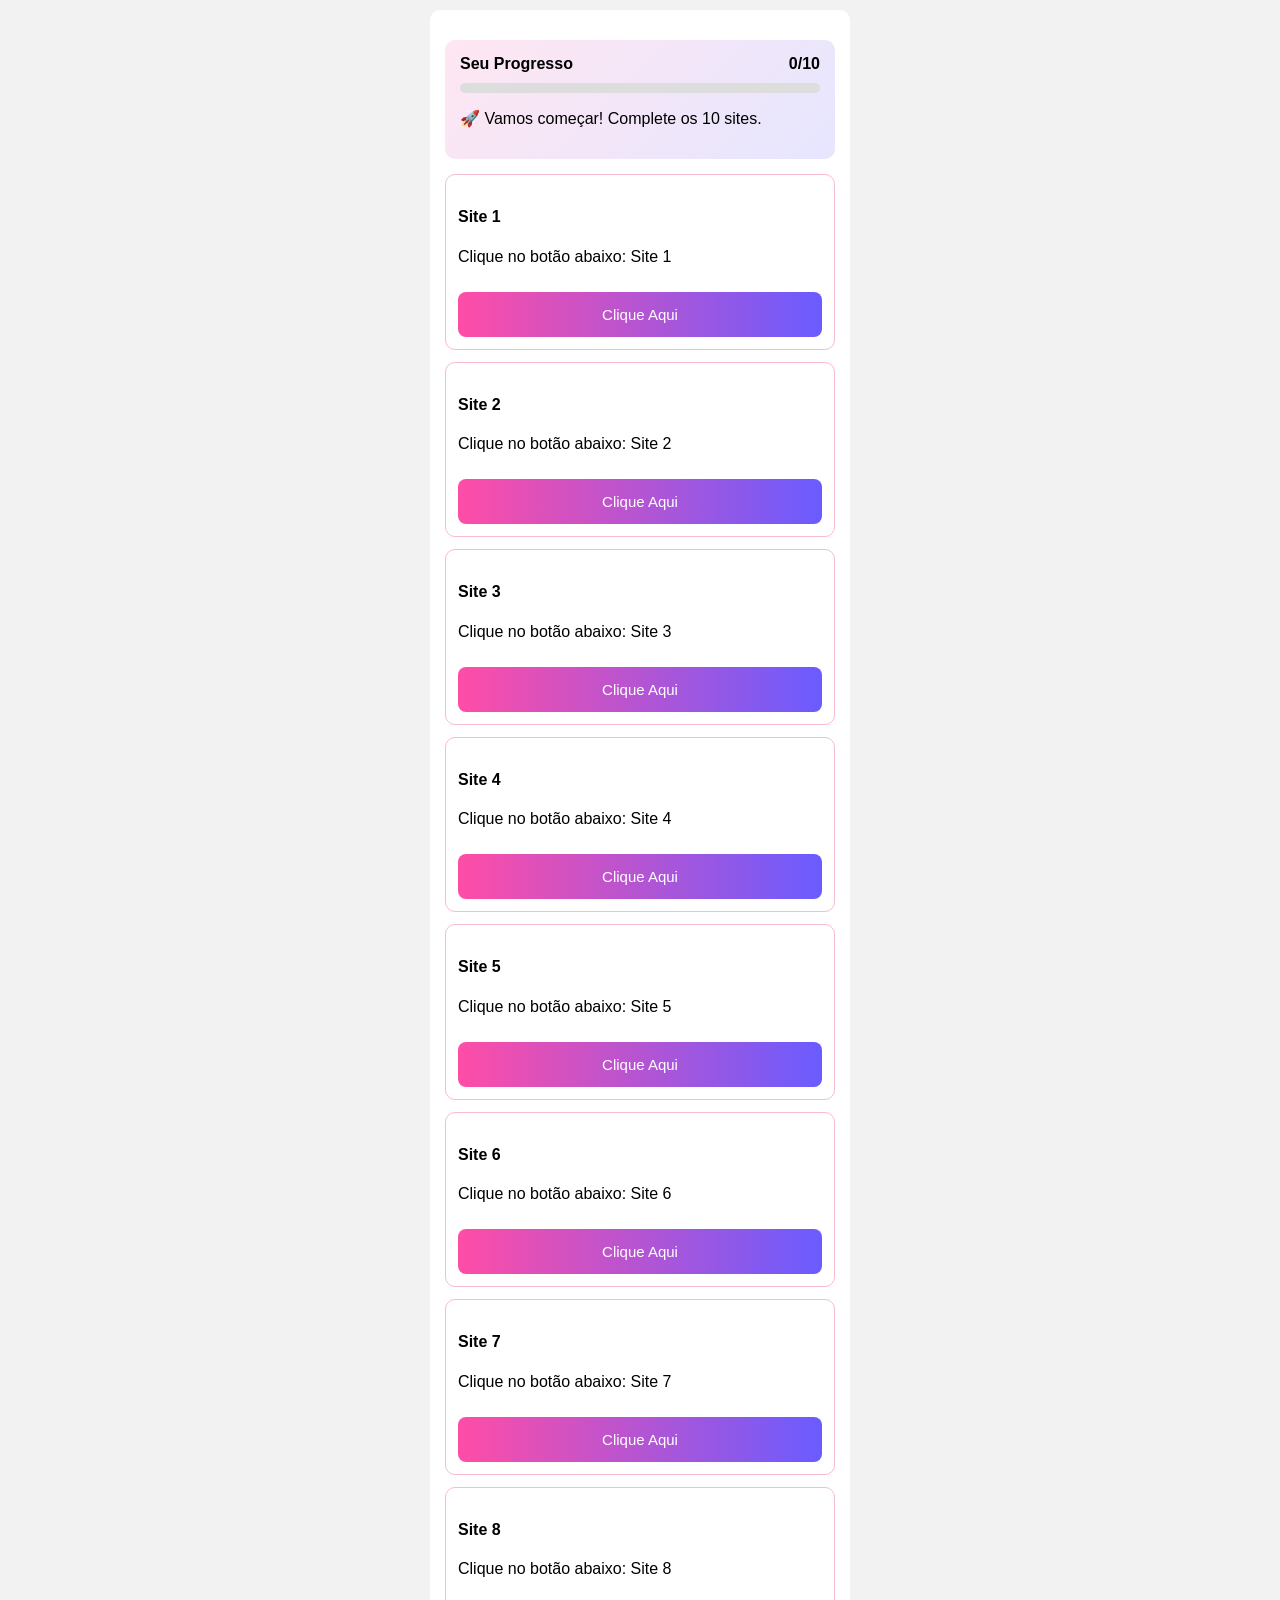
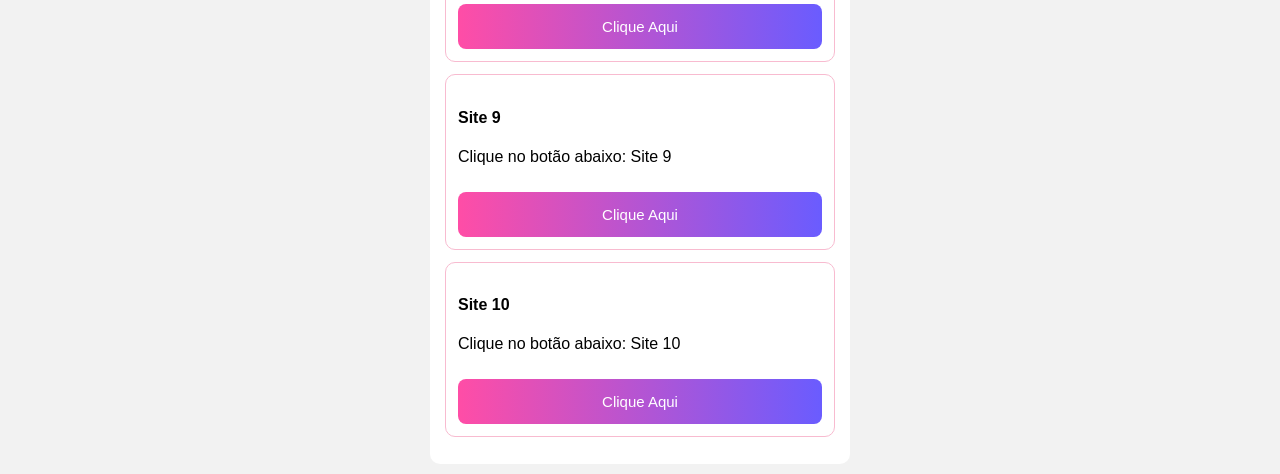
==== testecodigo.html @ 8e3ead29 "Add files via upload" ====
<!DOCTYPE html>
<html lang="pt-br">
<head>
<meta charset="UTF-8">
<meta name="viewport" content="width=device-width, initial-scale=1.0">
<title>Bebê Reborn</title>

<style>
  * { box-sizing: border-box; }

body {
  font-family: Arial;
  background: #f2f2f2;
  margin: 0;
  display: flex;
  justify-content: center;
}

.container {
  width: 100%;
  max-width: 420px;
  background: #fff;
  padding: 15px;
  border-radius: 10px;
  margin: 10px;
}

.header {
  display: flex;
  justify-content: space-between;
  align-items: center;
}

/* PROGRESSO */
.progress-box {
  background: linear-gradient(135deg, #ffe6f2, #e6e6ff);
  padding: 15px;
  border-radius: 10px;
  margin: 15px 0;
  transition: all 0.3s ease;
}

.progress-top {
  display: flex;
  justify-content: space-between;
  font-weight: bold;
}

.progress-bar {
  background: #ddd;
  height: 10px;
  border-radius: 10px;
  margin: 10px 0;
}

.progress-bar div {
  height: 100%;
  width: 0%;
  border-radius: 10px;
  position: relative;
  overflow: hidden;

  background: linear-gradient(90deg, #ff4da6, #6a5cff);
  transition: width 0.5s ease, background 0.5s ease;
}

/* 🔥 brilho andando */
.progress-bar div::after {
  content: "";
  position: absolute;
  top: 0;
  left: -100%;
  width: 50%;
  height: 100%;
  background: linear-gradient(
    120deg,
    rgba(255,255,255,0) 0%,
    rgba(255,255,255,0.6) 50%,
    rgba(255,255,255,0) 100%
  );
  animation: brilho 2s infinite;
}

@keyframes brilho {
  0% { left: -100%; }
  100% { left: 150%; }
}

/* FIXO */
.progress-fixed {
  position: fixed;
  top: 0;
  left: 0;
  right: 0;
  max-width: 420px;
  margin: auto;
  z-index: 999;
  border-radius: 0 0 10px 10px;
  box-shadow: 0 5px 10px rgba(0,0,0,0.1);
}

/* OFERTAS */
.oferta {
  border: 1px solid #f8bbd0;
  border-radius: 10px;
  padding: 12px;
  margin-bottom: 12px;
  position: relative;
}

.oferta.clicado {
  border: 2px solid #2ecc71;
  background: #eafaf1;
}

.check {
  position: absolute;
  right: 10px;
  top: 10px;
  color: #2ecc71;
  font-size: 18px;
  display: none;
}

.oferta.clicado .check {
  display: block;
}

.btn {
  margin-top: 10px;
  width: 100%;
  padding: 14px;
  border: none;
  color: white;
  border-radius: 8px;
  background: linear-gradient(to right, #ff4da6, #6a5cff);
  font-size: 15px;
  transition: all 0.3s ease;
}

.btn.clicado {
  background: #2ecc71;
}

/* POPUP */
.popup-final {
  position: fixed;
  top: 0;
  left: 0;
  width: 100%;
  height: 100%;
  background: rgba(0,0,0,0.8);
  display: none;
  justify-content: center;
  align-items: center;
  z-index: 9999;
}

.popup-box {
  background: #fff;
  padding: 25px;
  border-radius: 12px;
  text-align: center;
  width: 90%;
  max-width: 350px;
  animation: aparecer 0.3s ease;
}

.popup-btn {
  width: 100%;
  padding: 15px;
  border: none;
  border-radius: 8px;
  background: linear-gradient(to right, #ff4da6, #6a5cff);
  color: white;
  font-size: 16px;
}

@keyframes aparecer {
  from { transform: scale(0.8); opacity: 0; }
  to { transform: scale(1); opacity: 1; }
}

@keyframes aparecer {
  from { transform: scale(0.8); opacity: 0; }
  to { transform: scale(1); opacity: 1; }
}
</style>


</head>

<body>

<div class="container">
 

  <div class="progress-box" id="progressBox">
    <div class="progress-top">
      <span>Seu Progresso</span>
      <span id="contador">0/10</span>
    </div>

    <div class="progress-bar">
      <div id="barra"></div>
    </div>

    <p id="textoProgresso">Você precisa completar 10 sites.</p>
  </div>
  <div id="ofertas"></div>
</div>

<!-- POPUP -->
<div class="popup-final" id="popupFinal">
  <div class="popup-box">
    <h3>🎉 Parabéns!</h3>
    <p>Copie o código abaixo e envie no Instagram:</p>

    <div id="codigoBox" style="font-size:22px;font-weight:bold;background:#f2f2f2;padding:15px;border-radius:8px;margin-bottom:15px;">
      CODIGO
    </div>

    <button class="popup-btn" onclick="copiarCodigo(this)">
      Copiar código
    </button>
  </div>
</div>

<script>
// =======================
// CONFIG
// =======================
const TEMPO_MINIMO = 5000; // 5 segundos
const TEMPO_COOLDOWN = 60 * 60 * 1000; // 1 hora

// =======================
// CÓDIGOS
// =======================
const codigos = [
  "A1B2C3","D4E5F6","G7H8I9","J1K2L3","M4N5O6",
  "P7Q8R9","S1T2U3","V4W5X6","Y7Z8A9","B1C2D3"
];

// =======================
// LINKS
// =======================
const links = [
"https://pwd.entrafacil.com.br/pwd-1/#gsc.tab=0&gsc.q=consultoria%20em%20redução%20de%20custos%20empresariais&gsc.ref=more%3Aad",
"https://pwd.entrafacil.com.br/pwd-2/#gsc.tab=0&gsc.q=consultoria%20em%20finanças%20corporativas&gsc.ref=more%3Aad",
"https://pwd.entrafacil.com.br/pwd-3/#gsc.tab=0&gsc.q=consultoria%20em%20transformação%20digital%20para%20empresas&gsc.ref=more%3Aad",
"https://pwd.entrafacil.com.br/pwd-4/#gsc.tab=0&gsc.q=Consultoria%20em%20gestão%20empresarial&gsc.ref=more%3Aad",
"https://pwd.entrafacil.com.br/pwd-5/#gsc.tab=0&gsc.q=Consultoria%20empresarial&gsc.ref=more%3Aad",
"https://pwd.entrafacil.com.br/pwd-6/#gsc.tab=0&gsc.q=empresa%20especializada%20em%20compliance%20fiscal&gsc.ref=more%3Aad",
"https://pwd.entrafacil.com.br/pwd-7/#gsc.tab=0&gsc.q=consultoria%20em%20controladoria%20empresarial&gsc.ref=more%3Aad",
"https://pwd.entrafacil.com.br/pwd-8/#gsc.tab=0&gsc.q=Consultoria%20em%20reestruturação%20financeira%20para%20empresas&gsc.ref=more%3Aad",
"https://pwd.entrafacil.com.br/pwd-9/#gsc.tab=0&gsc.q=consultoria%20em%20transformação%20digital%20para%20indústrias&gsc.ref=more%3Aad",
"https://pwd.entrafacil.com.br/pwd-10/#gsc.tab=0&gsc.q=life%20insurance%20quote&gsc.ref=more%3Aad"
];

// =======================
// ESTADO
// =======================
let cliques = localStorage.getItem("cliques") ? parseInt(localStorage.getItem("cliques")) : 0;
let clicados = localStorage.getItem("clicados") ? JSON.parse(localStorage.getItem("clicados")) : {};

// =======================
// GERAR CÓDIGO
// =======================
function pegarCodigo() {
  let index = localStorage.getItem("codigoIndex")
    ? parseInt(localStorage.getItem("codigoIndex"))
    : 0;

  let codigo = codigos[index];
  index = (index + 1) % codigos.length;

  localStorage.setItem("codigoIndex", index);
  return codigo;
}

// =======================
// COPIAR
// =======================
function copiarCodigo(btn) {
  let codigo = document.getElementById("codigoBox").innerText;

  if (navigator.clipboard && window.isSecureContext) {
    navigator.clipboard.writeText(codigo).then(() => sucesso(btn));
  } else {
    let textarea = document.createElement("textarea");
    textarea.value = codigo;
    document.body.appendChild(textarea);
    textarea.select();
    document.execCommand("copy");
    document.body.removeChild(textarea);
    sucesso(btn);
  }
}

function sucesso(btn) {
  btn.innerHTML = "✔ Código copiado";
  btn.style.background = "#2ecc71";
  btn.disabled = true;

  if (navigator.vibrate) navigator.vibrate(100);
}

// =======================
// CLICK
// =======================
function clicar(id) {
  if (clicados[id]) return;

  localStorage.setItem("siteAtual", id);
  localStorage.setItem("tempoClique", Date.now());

  window.open(links[id - 1], "_self");
}

// =======================
// PROCESSAR RETORNO
// =======================
function processarRetorno() {
  let siteAtual = localStorage.getItem("siteAtual");
  let tempoClique = localStorage.getItem("tempoClique");

  if (siteAtual && tempoClique) {
    let id = parseInt(siteAtual);
    let tempo = Date.now() - parseInt(tempoClique);

    if (tempo >= TEMPO_MINIMO) {

      if (!clicados[id]) {
        clicados[id] = true;
        cliques++;

        localStorage.setItem("cliques", cliques);
        localStorage.setItem("clicados", JSON.stringify(clicados));
      }

      localStorage.removeItem("siteAtual");
      localStorage.removeItem("tempoClique");

      atualizarInterface();
      atualizarTela();

    } else {
      mostrarAviso();
        // 🔥 REMOVE para não tentar novamente
          localStorage.removeItem("siteAtual");
          localStorage.removeItem("tempoClique");
    }
  }
}

// =======================
// AVISO VISUAL
// =======================
function mostrarAviso() {
  if (document.getElementById("avisoTempo")) return;

  let overlay = document.createElement("div");
  overlay.id = "avisoTempo";

  overlay.innerHTML = `
    <div style="
      background:#fff;
      padding:25px;
      border-radius:12px;
      text-align:center;
      width:85%;
      max-width:320px;
      animation: aparecer 0.3s ease;
    ">
      <div style="font-size:40px;">⚠️</div>
      <h3 style="margin:10px 0;">Atenção</h3>
      <p style="font-size:15px;margin-bottom:15px;">
        Você voltou rápido demais.<br>
        Fique pelo menos <b>5 segundos</b> no site patrociado.
      </p>
      <button onclick="fecharAviso()" style="
        width:100%;
        padding:12px;
        border:none;
        border-radius:8px;
        background:#ff4d4d;
        color:#fff;
        font-size:15px;
      ">
        Entendi
      </button>
    </div>
  `;

  overlay.style.position = "fixed";
  overlay.style.top = "0";
  overlay.style.left = "0";
  overlay.style.width = "100%";
  overlay.style.height = "100%";
  overlay.style.background = "rgba(0,0,0,0.7)";
  overlay.style.display = "flex";
  overlay.style.justifyContent = "center";
  overlay.style.alignItems = "center";
  overlay.style.zIndex = "99999";

  document.body.appendChild(overlay);
}

function fecharAviso() {
  let aviso = document.getElementById("avisoTempo");
  if (aviso) aviso.remove();
}

// =======================
// LOOP (INSTAGRAM FIX)
// =======================
setInterval(() => {
  processarRetorno();
}, 800);

window.addEventListener("focus", processarRetorno);

document.addEventListener("visibilitychange", () => {
  if (document.visibilityState === "visible") {
    processarRetorno();
  }
});

// =======================
// INTERFACE
// =======================
const ofertasDiv = document.getElementById("ofertas");

for (let i = 1; i <= 10; i++) {
  const oferta = document.createElement("div");
  oferta.className = "oferta";

  oferta.innerHTML = `
    <span class="check">✔</span>
    <h4>Site ${i}</h4>
    <p>Clique no botão abaixo: Site ${i}</p>
    <button class="btn" onclick="clicar(${i})">
      Clique Aqui
    </button>
  `;

  ofertasDiv.appendChild(oferta);
}

function atualizarInterface() {
  const ofertas = document.querySelectorAll(".oferta");

  ofertas.forEach((oferta, index) => {
    let id = index + 1;

    if (clicados[id]) {
      oferta.classList.add("clicado");

      let btn = oferta.querySelector(".btn");
      btn.classList.add("clicado");
      btn.innerText = "Clicado";
      btn.disabled = true;
    }
  });
}

// =======================
// PROGRESSO
// =======================
function atualizarTela() {
  const contador = document.getElementById("contador");
  const barra = document.getElementById("barra");
  const textoEl = document.getElementById("textoProgresso");

  contador.innerText = cliques + "/10";
  barra.style.width = (cliques * 10) + "%";

  let texto = "";

  if (cliques === 0) {
    texto = "🚀 Vamos começar! Complete os 10 sites.";
  }
  else if (cliques === 1) {
    texto = "🔥 Boa! Você já começou!";
  }
  else if (cliques <= 3) {
    texto = "💪 Continue! Você está indo bem!";
  }
  else if (cliques === 5) {
    texto = "⚡ Metade do caminho!";
  }
  else if (cliques <= 8) {
    texto = "🔥 Você está quase lá!";
  }
  else if (cliques === 9) {
    texto = "🎯 Falta só 1! NÃO PARE!";
  }

  textoEl.innerText = texto;

  // 🎉 FINAL
  if (cliques === 10) {
    let codigo = pegarCodigo();

    document.getElementById("codigoBox").innerText = codigo;
    document.getElementById("popupFinal").style.display = "flex";
    document.body.style.overflow = "hidden";

    localStorage.removeItem("cliques");
    localStorage.removeItem("clicados");

    localStorage.setItem("cooldownFim", Date.now() + TEMPO_COOLDOWN);
  }

  if (cliques === 10) {
  barra.style.background = "#2ecc71";

  // 🔥 glow verde
  barra.style.boxShadow = "0 0 15px #2ecc71";

  let codigo = pegarCodigo();

  document.getElementById("codigoBox").innerText = codigo;
  document.getElementById("popupFinal").style.display = "flex";
  document.body.style.overflow = "hidden";

  localStorage.removeItem("cliques");
  localStorage.removeItem("clicados");
}
}

function mostrarBloqueio(tempoRestante) {

  let overlay = document.createElement("div");
  overlay.id = "bloqueioTempo";

  overlay.innerHTML = `
    <div style="
      background:#fff;
      padding:25px;
      border-radius:12px;
      text-align:center;
      width:85%;
      max-width:320px;
    ">
      <h3>⏳ Aguarde</h3>
      <p>Acesso aos sites bloqueados.</p>
      <p>Volte em:</p>
      <h2 id="contadorTempo">00:00</h2> 
    </div>
  `;

  overlay.style.position = "fixed";
  overlay.style.top = "0";
  overlay.style.left = "0";
  overlay.style.width = "100%";
  overlay.style.height = "100%";
  overlay.style.background = "rgba(0,0,0,0.8)";
  overlay.style.display = "flex";
  overlay.style.justifyContent = "center";
  overlay.style.alignItems = "center";
  overlay.style.zIndex = "99999";

  document.body.appendChild(overlay);

  iniciarContador(tempoRestante);
}

function iniciarContador(ms) {
  const el = document.getElementById("contadorTempo");

  let intervalo = setInterval(() => {
    ms -= 1000;

    if (ms <= 0) {
      clearInterval(intervalo);

      document.getElementById("bloqueioTempo").remove();
      localStorage.removeItem("cooldownFim");

      return;
    }

    let horas = Math.floor(ms / 3600000);
    let minutos = Math.floor((ms % 3600000) / 60000);
    let segundos = Math.floor((ms % 60000) / 1000);

    if (horas > 0) {
      el.innerText = `${horas}h ${minutos}m ${segundos}s`;
    } else {
      el.innerText = `${minutos}m ${segundos}s`;
    }
  }, 1000);
}

function verificarCooldown() {
  let fim = localStorage.getItem("cooldownFim");

  if (!fim) return;

  let restante = parseInt(fim) - Date.now();

  if (restante > 0) {
    mostrarBloqueio(restante);
  }
}

// =======================
// INIT
// =======================
atualizarInterface();
atualizarTela();
verificarCooldown();

// =======================
// BARRA FIXA (SCROLL)
// =======================
const progressBox = document.getElementById("progressBox");
const offsetTop = progressBox.offsetTop;

window.addEventListener("scroll", () => {
  if (window.scrollY > offsetTop) {
    progressBox.classList.add("progress-fixed");
    document.body.style.paddingTop = progressBox.offsetHeight + "px";
  } else {
    progressBox.classList.remove("progress-fixed");
    document.body.style.paddingTop = "0px";
  }
});
</script>
</body>
</html>
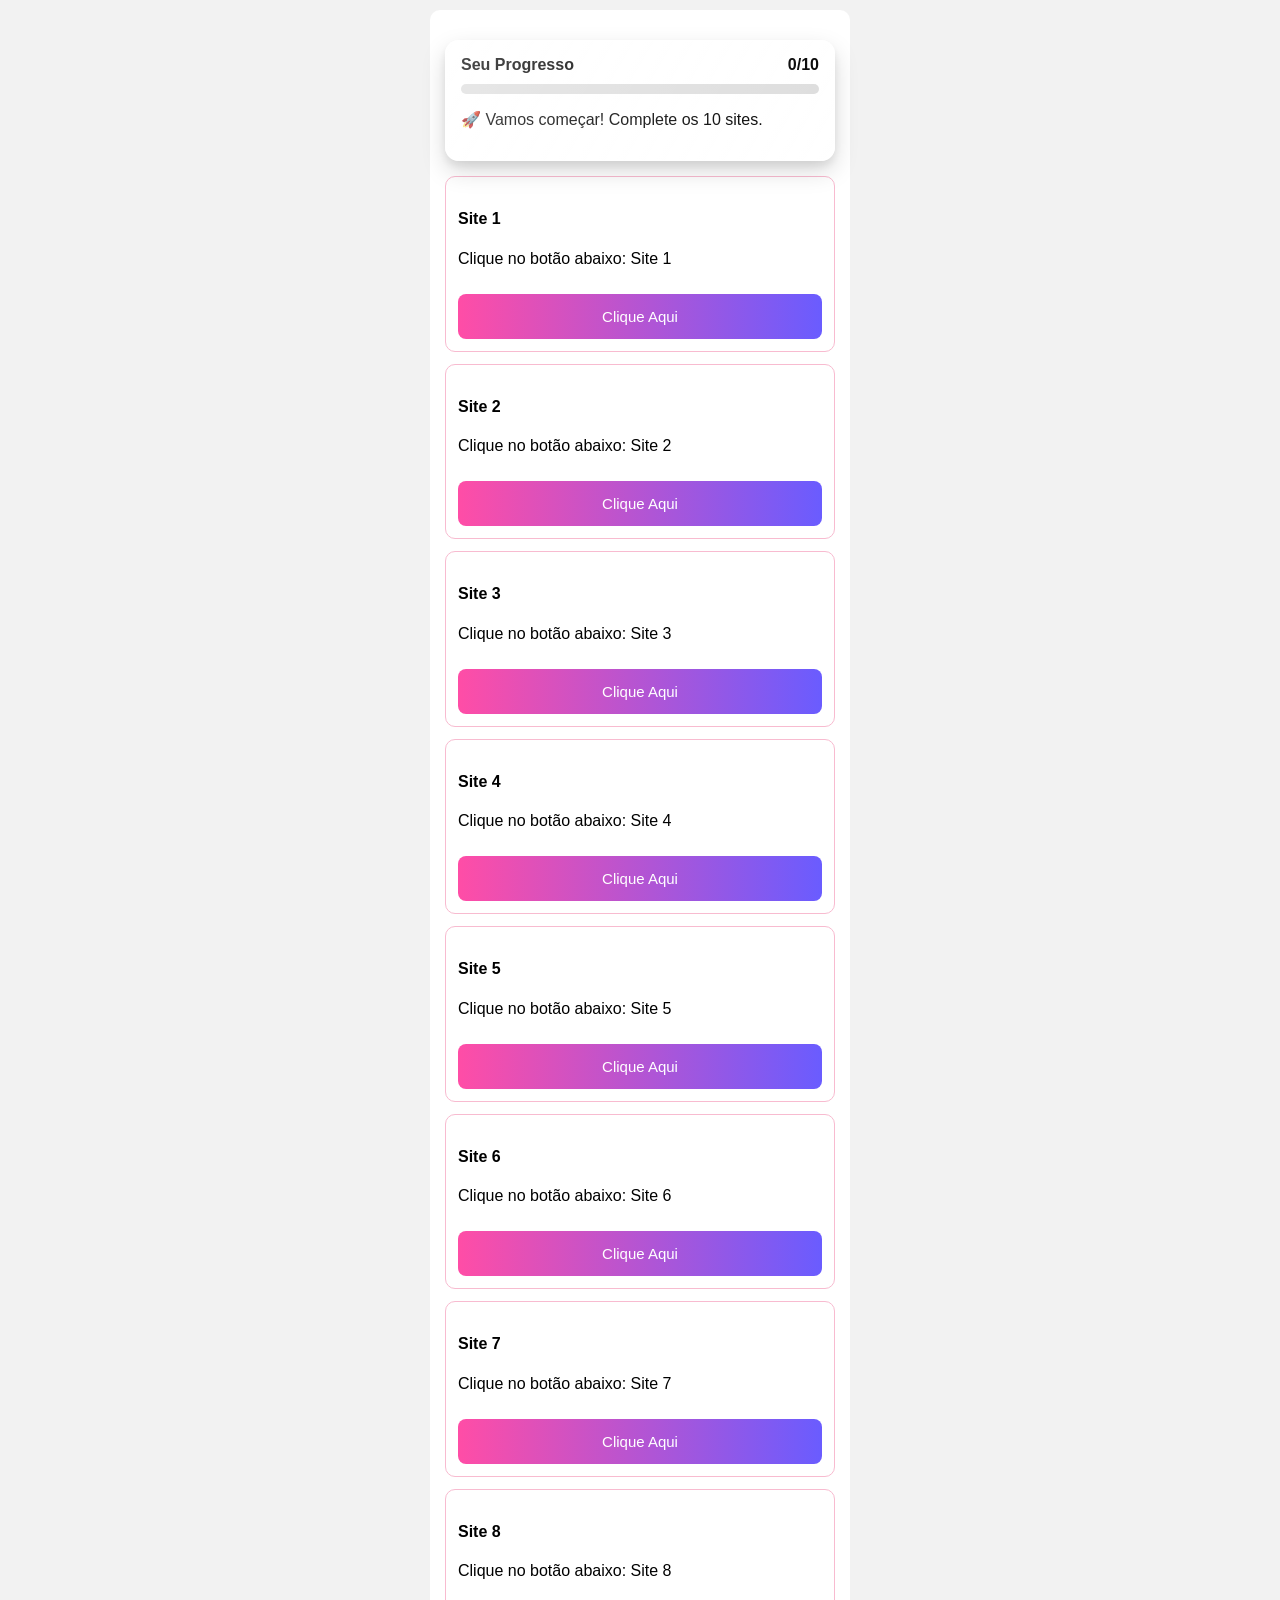
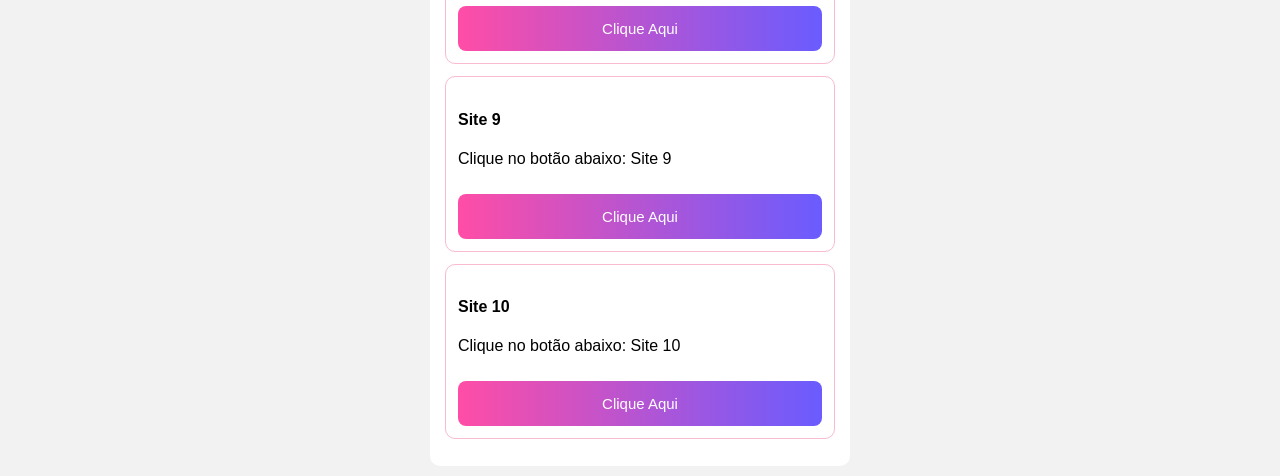
==== commit c12614cd: "Update testecodigo.html" ====
--- a/testecodigo.html
+++ b/testecodigo.html
@@ -33,11 +33,40 @@
 
 /* PROGRESSO */
 .progress-box {
-  background: linear-gradient(135deg, #ffe6f2, #e6e6ff);
+  background: rgba(255, 255, 255, 0.7); /* 🔥 transparente */
+  backdrop-filter: blur(10px); /* 🔥 efeito vidro */
+  -webkit-backdrop-filter: blur(10px);
+
   padding: 15px;
-  border-radius: 10px;
+  border-radius: 14px;
   margin: 15px 0;
+
+  border: 1px solid rgba(255,255,255,0.4);
+
+  /* 🔥 SOMBRA DE SOBREPOSIÇÃO */
+  box-shadow: 
+    0 10px 25px rgba(0,0,0,0.15),
+    0 5px 10px rgba(0,0,0,0.08);
+
+  position: relative;
+  z-index: 2;
+
   transition: all 0.3s ease;
+}
+
+.progress-box::before {
+  content: "";
+  position: absolute;
+  inset: 0;
+  border-radius: 14px;
+
+  background: linear-gradient(
+    120deg,
+    rgba(255,255,255,0.3),
+    rgba(255,255,255,0)
+  );
+
+  pointer-events: none;
 }
 
 .progress-top {
@@ -254,8 +283,55 @@
 "https://pwd.entrafacil.com.br/pwd-7/#gsc.tab=0&gsc.q=consultoria%20em%20controladoria%20empresarial&gsc.ref=more%3Aad",
 "https://pwd.entrafacil.com.br/pwd-8/#gsc.tab=0&gsc.q=Consultoria%20em%20reestruturação%20financeira%20para%20empresas&gsc.ref=more%3Aad",
 "https://pwd.entrafacil.com.br/pwd-9/#gsc.tab=0&gsc.q=consultoria%20em%20transformação%20digital%20para%20indústrias&gsc.ref=more%3Aad",
-"https://pwd.entrafacil.com.br/pwd-10/#gsc.tab=0&gsc.q=life%20insurance%20quote&gsc.ref=more%3Aad"
+"https://pwd.entrafacil.com.br/pwd-10/#gsc.tab=0&gsc.q=life%20insurance%20quote&gsc.ref=more%3Aad","https://pwd.entrafacil.com.br/pwd-11/#gsc.tab=0&gsc.q=Consultoria%20de%20reestruturação%20empresarial&gsc.ref=more%3Aad","https://pwd.entrafacil.com.br/pwd-12/#gsc.tab=0&gsc.q=Treinamento%20corporativo%20em%20segurança%20digital&gsc.ref=more%3Aad","https://pwd.entrafacil.com.br/pwd-13/#gsc.tab=0&gsc.q=Consultoria%20em%20inovação%20empresarial&gsc.ref=more%3Aad","https://pwd.entrafacil.com.br/pwd-14/#gsc.tab=0&gsc.q=Tratamento%20avançado%20para%20alcoolismo%20com%20internação&gsc.ref=more%3Aad","https://pwd.entrafacil.com.br/pwd-15/#gsc.tab=0&gsc.q=Automação%20de%20processos%20empresariais&gsc.ref=more%3Aad","https://pwd.entrafacil.com.br/pwd-16/#gsc.tab=0&gsc.q=Centro%20especializado%20em%20dependência%20química%20em%20SP&gsc.ref=more%3Aad","https://pwd.entrafacil.com.br/pwd-17/#gsc.tab=0&gsc.q=Energia%20solar&gsc.ref=more%3Aad","https://pwd.entrafacil.com.br/pwd-18/#gsc.tab=0&gsc.q=Consultoria%20para%20franquias%20empresariais&gsc.ref=more%3Aad","https://pwd.entrafacil.com.br/pwd-19/#gsc.tab=0&gsc.q=Clínica%20para%20jovens%20com%20transtornos%20comportamentais&gsc.ref=more%3Aad", "https://pwd.entrafacil.com.br/pwd-20/#gsc.tab=0&gsc.q=consultoria%20em%20sustentabilidade%20empresarial&gsc.ref=more%3Aad","https://pwd.entrafacil.com.br/pwd-21/#gsc.tab=0&gsc.q=Consultoria%20em%20governança%20corporativa&gsc.ref=more%3Aad","https://pwd.entrafacil.com.br/pwd-21/#gsc.tab=0&gsc.q=Consultoria%20em%20governança%20corporativa&gsc.ref=more%3Aad","https://pwd.entrafacil.com.br/pwd-23/#gsc.tab=0&gsc.q=Escritório%20de%20advocacia%20empresarial%20SP&gsc.ref=more%3Aad","https://pwd.entrafacil.com.br/pwd-24/#gsc.tab=0&gsc.q=Consultoria%20empresarial%20para%20fusões%20e%20aquisições&gsc.ref=more%3Aad","https://pwd.entrafacil.com.br/pwd-25/#gsc.tab=0&gsc.q=Assessoria%20jurídica%20para%20startups&gsc.ref=more%3Aad","https://pwd.entrafacil.com.br/pwd-26/#gsc.tab=0&gsc.q=Implementação%20de%20energia%20solar%20em%20empresas&gsc.ref=more%3Aad","https://pwd.entrafacil.com.br/pwd-27/#gsc.tab=0&gsc.q=Consultoria%20de%20compliance%20ambiental&gsc.ref=more%3Aad","https://pwd.entrafacil.com.br/pwd-28/#gsc.tab=0&gsc.q=Consultoria%20em%20compliance%20empresarial&gsc.ref=more%3Aad","https://pwd.entrafacil.com.br/pwd-29/#gsc.tab=0&gsc.q=Tratamento%20de%20dependência%20química&gsc.ref=more%3Aad","https://pwd.entrafacil.com.br/pwd-30/#gsc.tab=0&gsc.q=Consultoria%20para%20reestruturação%20de%20empresas%20em%20crise&gsc.ref=more%3Aad","https://pwd.entrafacil.com.br/pwd-31/#gsc.tab=0&gsc.q=Consultoria%20para%20abertura%20de%20franquias&gsc.ref=more%3Aad","https://pwd.entrafacil.com.br/pwd-32/#gsc.tab=0&gsc.q=Plataformas%20de%20segurança%20digital%20para%20corporações&gsc.ref=more%3Aad","https://pwd.entrafacil.com.br/pwd-33/#gsc.tab=0&gsc.q=Treinamento%20em%20vendas%20para%20times%20corporativos&gsc.ref=more%3Aad","https://pwd.entrafacil.com.br/pwd-34/#gsc.tab=0&gsc.q=Planejamento%20estratégico%20para%20negócios%20escaláveis&gsc.ref=more%3Aad","https://pwd.entrafacil.com.br/pwd-35/#gsc.tab=0&gsc.q=Mentoria%20para%20executivos%20C-level&gsc.ref=more%3Aad","https://pwd.entrafacil.com.br/pwd-36/#gsc.tab=0&gsc.q=enxadinha%20de%20jardim&gsc.ref=more%3Aad","https://pwd.entrafacil.com.br/pwd-37/#gsc.tab=0&gsc.q=psicólogo%20online%20preço&gsc.ref=more%3Aad","https://pwd.entrafacil.com.br/pwd-38/#gsc.tab=0&gsc.q=Consultoria%20em%20proteção%20de%20dados%20LGPD&gsc.ref=more%3Aad","https://pwd.entrafacil.com.br/pwd-39/#gsc.tab=0&gsc.q=Instalação%20de%20sistemas%20fotovoltaicos&gsc.ref=more%3Aad","https://pwd.entrafacil.com.br/pwd-40/#gsc.tab=0&gsc.q=Clínica%20de%20reabilitação&gsc.ref=more%3Aad","https://pwd.entrafacil.com.br/pwd-41/#gsc.tab=0&gsc.q=Consultoria%20em%20reorganização%20societária&gsc.ref=more%3Aad","https://pwd.entrafacil.com.br/pwd-42/#gsc.tab=0&gsc.q=Consultoria%20de%20planejamento%20de%20carreira&gsc.ref=more%3Aad","https://pwd.entrafacil.com.br/pwd-43/#gsc.tab=0&gsc.q=Estratégias%20de%20crescimento%20para%20startups&gsc.ref=more%3Aad","https://pwd.entrafacil.com.br/pwd-44/#gsc.tab=0&gsc.q=Cursos%20online&gsc.ref=more%3Aad","https://pwd.entrafacil.com.br/pwd-45/#gsc.tab=0&gsc.q=Consultoria%20empresarial%20especializada%20em%20fusões%20e%20aquisições&gsc.ref=more%3Aad","https://pwd.entrafacil.com.br/pwd-46/#gsc.tab=0&gsc.q=Internação%20involuntária%20para%20dependentes%20químicos&gsc.ref=more%3Aad","https://pwd.entrafacil.com.br/pwd-47/#gsc.tab=0&gsc.q=Especialista%20em%20compliance%20financeiro%20internacional&gsc.ref=more%3Aad","https://pwd.entrafacil.com.br/pwd-48/#gsc.tab=0&gsc.q=Clínica%20de%20reabilitação%20de%20alto%20padrão&gsc.ref=more%3Aad","https://pwd.entrafacil.com.br/pwd-49/#gsc.tab=0&gsc.q=MBA%20em%20gestão%20de%20pessoas&gsc.ref=more%3Aad","https://pwd.entrafacil.com.br/pwd-50/#gsc.tab=0&gsc.q=MBA%20em%20gestão%20de%20projetos&gsc.ref=more%3Aad","https://pwd.entrafacil.com.br/pwd-51/#gsc.tab=0&gsc.q=mba%20em%20gestão%20empresarial&gsc.ref=more%3Aad","https://pwd.entrafacil.com.br/pwd-52/#gsc.tab=0&gsc.q=mba%20em%20gestão%20financeira&gsc.ref=more%3Aad","https://pwd.entrafacil.com.br/pwd-53/#gsc.tab=0&gsc.q=marketing%20digital%20para%20empresas&gsc.ref=more%3Aad","https://pwd.entrafacil.com.br/pwd-54/#gsc.tab=0&gsc.q=Soluções%20de%20segurança%20digital%20para%20grandes%20empresas&gsc.ref=more%3Aad","https://pwd.entrafacil.com.br/pwd-55/#gsc.tab=0&gsc.q=advogado%20trabalhista%20especializado&gsc.ref=more%3Aad","https://pwd.entrafacil.com.br/pwd-56/#gsc.tab=0&gsc.q=Consultoria%20jurídica%20para%20startups%20em%20crescimento&gsc.ref=more%3Aad","https://pwd.entrafacil.com.br/pwd-57/#gsc.tab=0&gsc.q=treinamento%20de%20equipes%20de%20vendas&gsc.ref=more%3Aad","https://pwd.entrafacil.com.br/pwd-58/#gsc.tab=0&gsc.q=cursos%20virtuais&gsc.ref=more%3Aad","https://pwd.entrafacil.com.br/pwd-59/#gsc.tab=0&gsc.q=Consultoria%20empresarial%20especializada%20em%20crescimento&gsc.ref=more%3Aad","https://pwd.entrafacil.com.br/pwd-60/#gsc.tab=0&gsc.q=Consultoria%20em%20gestão%20de%20riscos%20empresariais&gsc.ref=more%3Aad","https://pwd.entrafacil.com.br/pwd-61/#gsc.tab=0&gsc.q=Plataformas%20de%20e-commerce%20empresarial&gsc.ref=more%3Aad","https://pwd.entrafacil.com.br/pwd-62/#gsc.tab=0&gsc.q=Consultoria%20jurídica%20para%20abertura%20de%20empresas&gsc.ref=more%3Aad","https://pwd.entrafacil.com.br/pwd-63/#gsc.tab=0&gsc.q=consultoria%20jurídica%20empresarial&gsc.ref=more%3Aad","https://pwd.entrafacil.com.br/pwd-64/#gsc.tab=0&gsc.q=Curso%20de%20trader%20profissional&gsc.ref=more%3Aad","https://pwd.entrafacil.com.br/pwd-65/#gsc.tab=0&gsc.q=clínica%20de%20reabilitação%20para%20dependentes%20químicos&gsc.ref=more%3Aad","https://pwd.entrafacil.com.br/pwd-66/#gsc.tab=0&gsc.q=Consultoria%20de%20marketing%20digital%20para%20startupsl&gsc.ref=more%3Aad","https://pwd.entrafacil.com.br/pwd-67/#gsc.tab=0&gsc.q=consultoria%20empresarial&gsc.ref=more%3Aad","https://pwd.entrafacil.com.br/pwd-68/#gsc.tab=0&gsc.q=clínica%20para%20dependentes%20químicos%20particular&gsc.ref=more%3Aad","https://pwd.entrafacil.com.br/pwd-69/#gsc.tab=0&gsc.q=clinica%20de%20recuperação&gsc.ref=more%3Aad","https://pwd.entrafacil.com.br/pwd-70/#gsc.tab=0&gsc.q=clínica%20de%20recuperação%20de%20dependentes%20químicos&gsc.ref=more%3Aad","https://pwd.entrafacil.com.br/pwd-71/#gsc.tab=0&gsc.q=gestão%20empresarial%20consultoria&gsc.ref=more%3Aad","https://pwd.entrafacil.com.br/pwd-72/#gsc.tab=0&gsc.q=Plano%20de%20transição%20de%20carreira%20para%20líderes&gsc.ref=more%3Aad","https://pwd.entrafacil.com.br/pwd-73/#gsc.tab=0&gsc.q=Consultoria%20de%20marketing%20digital&gsc.ref=more%3Aad","https://pwd.entrafacil.com.br/pwd-74/#gsc.tab=0&gsc.q=Curso%20de%20MBA%20online%20para%20executivos%20de%20finanças&gsc.ref=more%3Aad","https://pwd.entrafacil.com.br/pwd-75/#gsc.tab=0&gsc.q=Certificação%20gestão%20projetos%20profissionais&gsc.ref=more%3Aad","https://pwd.entrafacil.com.br/pwd-76/#gsc.tab=0&gsc.q=Curso%20análise%20dados%20cientista&gsc.ref=more%3Aad","https://pwd.entrafacil.com.br/pwd-77/#gsc.tab=0&gsc.q=Consultoria%20em%20inovação%20tecnológica&gsc.ref=more%3Aad","https://pwd.entrafacil.com.br/pwd-78/#gsc.tab=0&gsc.q=Soluções%20de%20segurança%20cibernética%20corporativa&gsc.ref=more%3Aad","https://pwd.entrafacil.com.br/pwd-79/#gsc.tab=0&gsc.q=Assessoria%20jurídica%20em%20recuperação%20judicial&gsc.ref=more%3Aad","https://pwd.entrafacil.com.br/pwd-80/#gsc.tab=0&gsc.q=segurança%20cibernética%20para%20empresas&gsc.ref=more%3Aad","https://pwd.entrafacil.com.br/pwd-81/#gsc.tab=0&gsc.q=Advogado%20para%20casos%20de%20acidentes%20de%20trabalho&gsc.ref=more%3Aad","https://pwd.entrafacil.com.br/pwd-82/#gsc.tab=0&gsc.q=Consultoria%20em%20SEO&gsc.ref=more%3Aad","https://pwd.entrafacil.com.br/pwd-83/#gsc.tab=0&gsc.q=Desenvolvimento%20de%20liderança%20empresarial&gsc.ref=more%3Aad","https://pwd.entrafacil.com.br/pwd-84/#gsc.tab=0&gsc.q=Consultoria%20em%20segurança%20da%20informação&gsc.ref=more%3Aad","https://pwd.entrafacil.com.br/pwd-85/#gsc.tab=0&gsc.q=Negócios%20locais%20inovadores&gsc.ref=more%3Aad","https://pwd.entrafacil.com.br/pwd-86/#gsc.tab=0&gsc.q=Assessoria%20jurídica%20médica&gsc.ref=more%3Aad","https://pwd.entrafacil.com.br/pwd-87/#gsc.tab=0&gsc.q=Curso%20online%20para%20gerentes%20de%20alto%20desempenho&gsc.ref=more%3Aad","https://pwd.entrafacil.com.br/pwd-88/#gsc.tab=0&gsc.q=Consultoria%20em%20análise%20de%20dados%20empresariais&gsc.ref=more%3Aad"
 ];
+
+// =======================
+// SORTEIO INTELIGENTE
+// =======================
+
+// embaralhar
+function embaralhar(array) {
+  let copia = [...array];
+
+  for (let i = copia.length - 1; i > 0; i--) {
+    let j = Math.floor(Math.random() * (i + 1));
+    [copia[i], copia[j]] = [copia[j], copia[i]];
+  }
+
+  return copia;
+}
+
+// pegar links sem repetir (com rotação)
+function pegarLinksRodada(qtd) {
+
+  let historico = JSON.parse(localStorage.getItem("historicoLinks")) || [];
+
+  // remove links já usados recentemente
+  let disponiveis = links.filter(link => !historico.includes(link));
+
+  // se acabar os links, reinicia
+  if (disponiveis.length < qtd) {
+    historico = [];
+    disponiveis = [...links];
+  }
+
+  let embaralhado = embaralhar(disponiveis);
+  let selecionados = embaralhado.slice(0, qtd);
+
+  // salva histórico
+  historico.push(...selecionados);
+  localStorage.setItem("historicoLinks", JSON.stringify(historico));
+
+  return selecionados;
+}
+
+let linksSelecionados = JSON.parse(localStorage.getItem("linksSelecionados"));
+
+if (!linksSelecionados || linksSelecionados.length < 10) {
+  linksSelecionados = pegarLinksRodada(10);
+  localStorage.setItem("linksSelecionados", JSON.stringify(linksSelecionados));
+}
 
 // =======================
 // ESTADO
@@ -314,7 +390,7 @@
   localStorage.setItem("siteAtual", id);
   localStorage.setItem("tempoClique", Date.now());
 
-  window.open(links[id - 1], "_self");
+  window.open(linksSelecionados[id - 1], "_self");
 }
 
 // =======================
@@ -375,8 +451,8 @@
       <div style="font-size:40px;">⚠️</div>
       <h3 style="margin:10px 0;">Atenção</h3>
       <p style="font-size:15px;margin-bottom:15px;">
-        Você voltou rápido demais.<br>
-        Fique pelo menos <b>5 segundos</b> no site patrociado.
+        Você não acessou o site patrocinado.<br>
+        Clique no botão abaixo e <b>acesse o  site patrocinado</b>.
       </p>
       <button onclick="fecharAviso()" style="
         width:100%;
@@ -510,6 +586,8 @@
     localStorage.removeItem("clicados");
 
     localStorage.setItem("cooldownFim", Date.now() + TEMPO_COOLDOWN);
+
+    localStorage.removeItem("linksSelecionados");
   }
 
   if (cliques === 10) {
@@ -629,4 +707,4 @@
 });
 </script>
 </body>
-</html>+</html>
